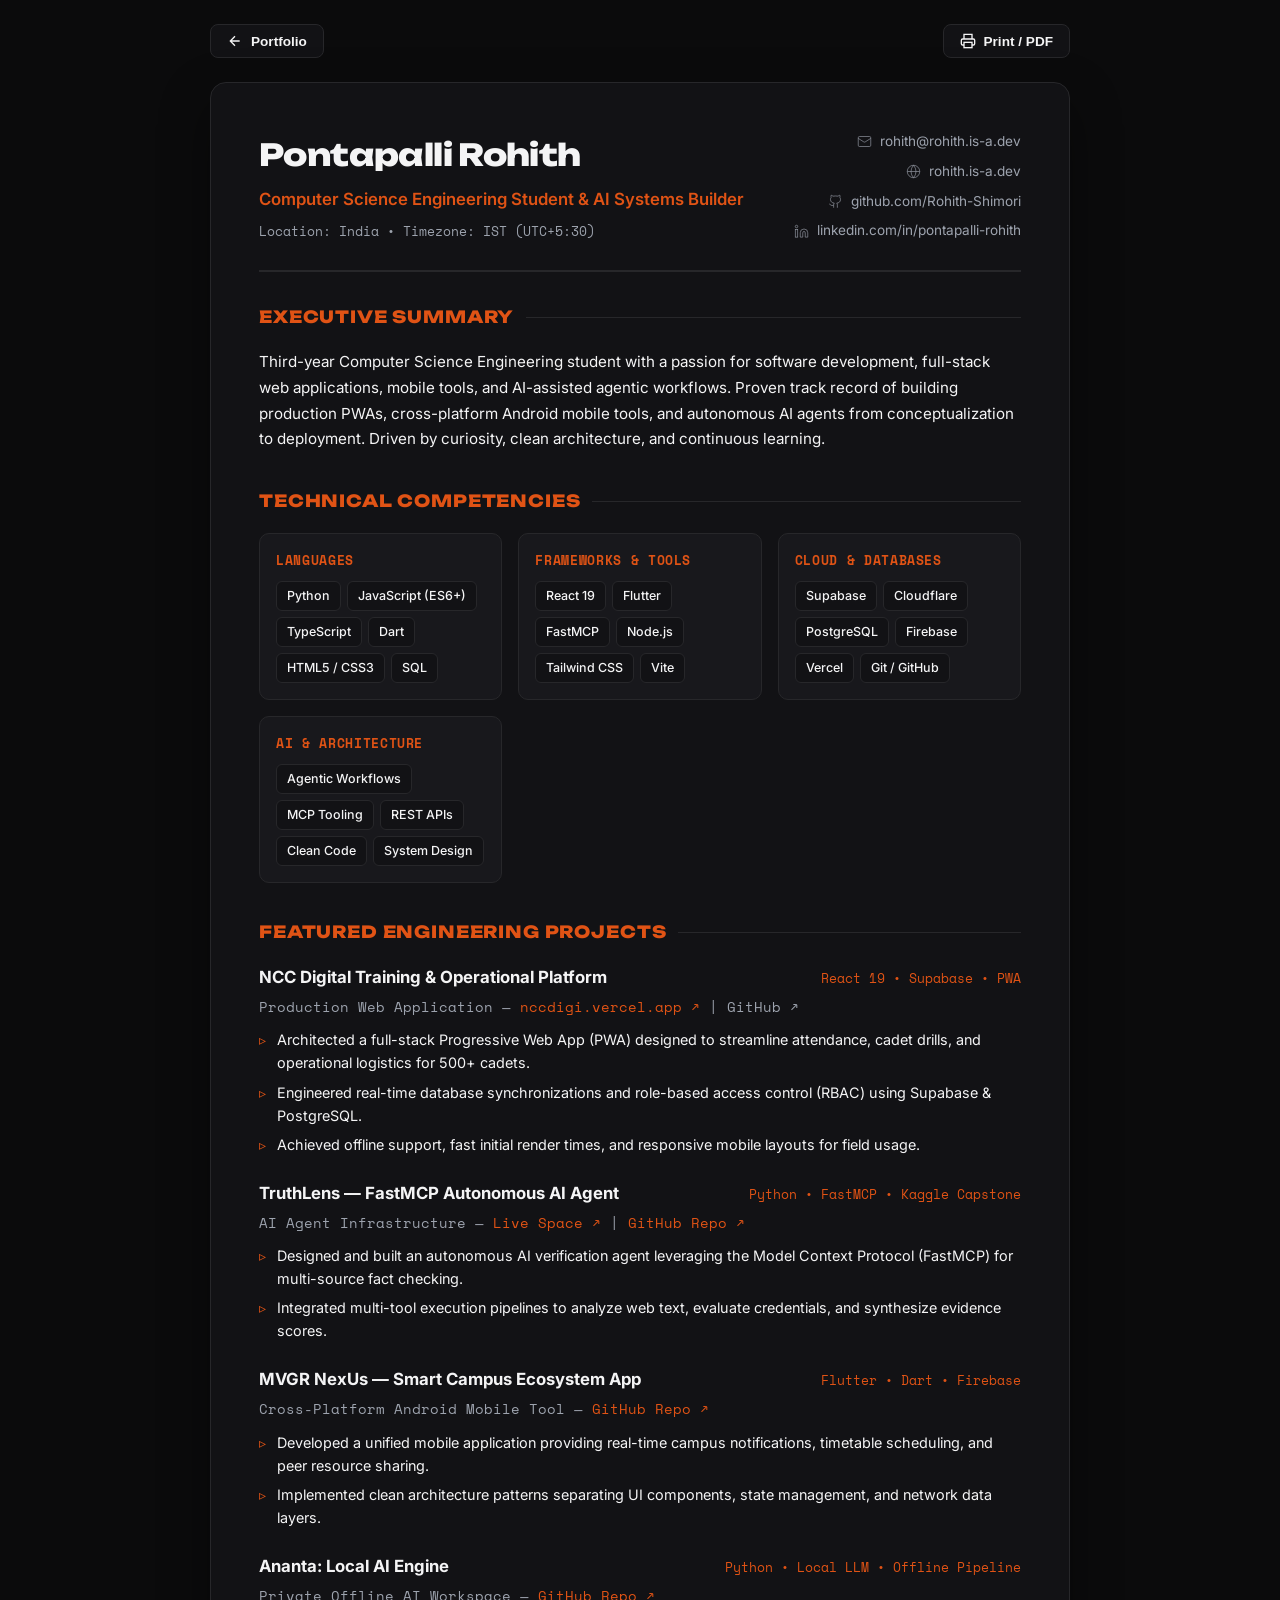
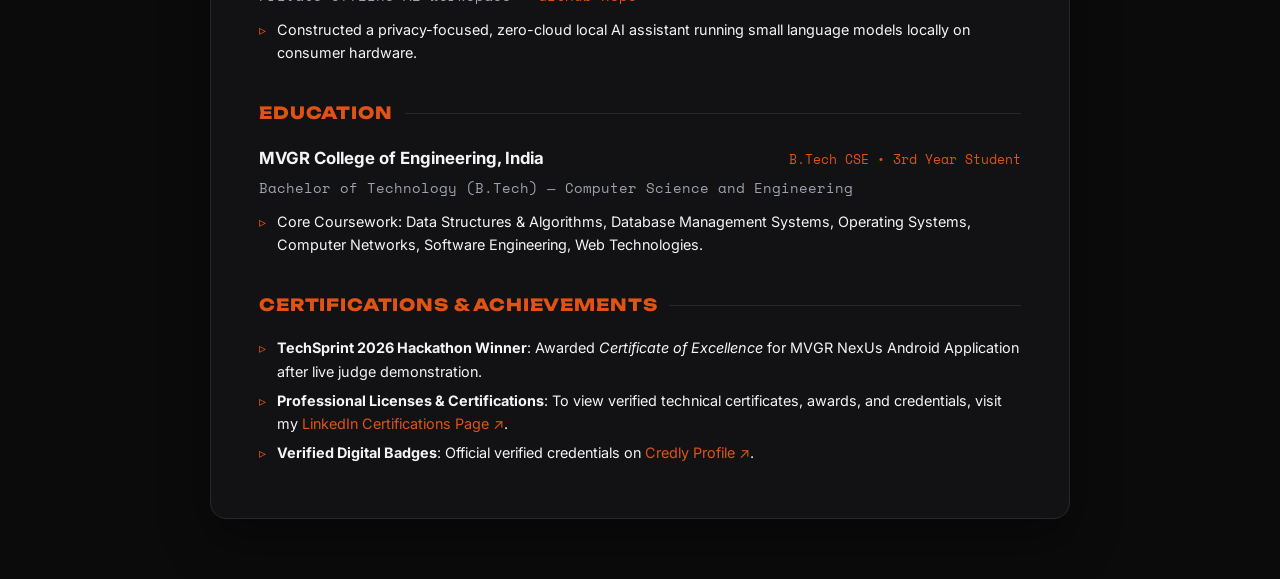
==== cv.html @ ce4e7c8d "revert(theme): completely remove light theme and enforce signature dark mode" ====
<!DOCTYPE html>
<html lang="en">
<head>
<meta charset="UTF-8">
<meta name="viewport" content="width=device-width, initial-scale=1.0">
<title>Pontapalli Rohith — Curriculum Vitae (CV)</title>
<meta name="description" content="Official Curriculum Vitae of Pontapalli Rohith. Computer Science Engineering Student & AI Systems Builder.">
<meta name="author" content="Pontapalli Rohith">
<link rel="canonical" href="https://rohith.is-a.dev/cv.html">

<!-- Favicons & Fonts -->
<link rel="icon" type="image/png" sizes="192x192" href="https://rohith.is-a.dev/mascot_wave.png">
<link rel="preconnect" href="https://fonts.googleapis.com">
<link rel="preconnect" href="https://fonts.gstatic.com" crossorigin>
<link href="https://fonts.googleapis.com/css2?family=Inter:wght@400;500;600;700;800&family=Space+Mono:wght@400;700&family=Unbounded:wght@700;800&display=swap" rel="stylesheet">

<style>
  :root {
    --bg-dark: #0B0B0C;
    --surface-1: #121215;
    --surface-2: #18181C;
    --paper: #F4F4F5;
    --accent: #E05315;
    --accent-light: #FF6B2C;
    --text-muted: #9DA3AE;
    --border: #27272A;
    --mono: 'Space Mono', monospace;
    --display: 'Unbounded', sans-serif;
    --sans: 'Inter', sans-serif;
  }

  body.light-theme {
    --bg-dark: #F4F4F7;
    --surface-1: #FFFFFF;
    --surface-2: #F0F0F4;
    --paper: #121215;
    --text-muted: #64748B;
    --border: #E2E8F0;
  }

  * { box-sizing: border-box; margin: 0; padding: 0; }

  body {
    background: var(--bg-dark);
    color: var(--paper);
    font-family: var(--sans);
    line-height: 1.6;
    padding: 24px 16px 60px;
    display: flex;
    flex-direction: column;
    align-items: center;
    transition: background 0.3s ease, color 0.3s ease;
  }

  /* Top Toolbar */
  .cv-toolbar {
    width: 100%;
    max-width: 860px;
    display: flex;
    justify-content: space-between;
    align-items: center;
    margin-bottom: 24px;
    gap: 12px;
  }

  .nav-btn {
    display: inline-flex;
    align-items: center;
    gap: 8px;
    padding: 8px 16px;
    background: var(--surface-1);
    border: 1px solid var(--border);
    border-radius: 8px;
    color: var(--paper);
    font-size: 0.85rem;
    font-weight: 600;
    text-decoration: none;
    cursor: pointer;
    transition: all 0.2s ease;
  }

  .nav-btn:hover {
    border-color: var(--accent);
    color: var(--accent);
    transform: translateY(-1px);
  }

  .nav-actions {
    display: flex;
    gap: 8px;
  }

  /* Main Paper Container */
  .cv-paper {
    width: 100%;
    max-width: 860px;
    background: var(--surface-1);
    border: 1px solid var(--border);
    border-radius: 16px;
    padding: 48px;
    box-shadow: 0 20px 50px rgba(0,0,0,0.4);
    position: relative;
  }

  /* Header Section */
  .cv-header {
    display: flex;
    justify-content: space-between;
    align-items: flex-start;
    border-bottom: 2px solid var(--border);
    padding-bottom: 28px;
    margin-bottom: 32px;
    flex-wrap: wrap;
    gap: 20px;
  }

  .header-main h1 {
    font-family: var(--display);
    font-size: 1.9rem;
    font-weight: 800;
    color: var(--paper);
    letter-spacing: -0.02em;
    margin-bottom: 6px;
  }

  .header-main .subtitle {
    font-size: 1.05rem;
    font-weight: 600;
    color: var(--accent);
    margin-bottom: 8px;
  }

  .header-main .meta {
    font-family: var(--mono);
    font-size: 0.82rem;
    color: var(--text-muted);
  }

  .contact-list {
    display: flex;
    flex-direction: column;
    gap: 8px;
    align-items: flex-end;
  }

  .contact-item {
    display: inline-flex;
    align-items: center;
    gap: 8px;
    font-size: 0.85rem;
    color: var(--text-muted);
    text-decoration: none;
    transition: color 0.2s ease;
  }

  .contact-item:hover { color: var(--accent); }

  .contact-item svg {
    width: 15px;
    height: 15px;
    stroke: currentColor;
    fill: none;
  }

  /* Section Styling */
  .cv-section {
    margin-bottom: 36px;
  }

  .cv-section:last-child {
    margin-bottom: 0;
  }

  .section-title {
    font-family: var(--display);
    font-size: 1.05rem;
    font-weight: 800;
    color: var(--accent);
    text-transform: uppercase;
    letter-spacing: 0.05em;
    display: flex;
    align-items: center;
    gap: 12px;
    margin-bottom: 18px;
  }

  .section-title::after {
    content: '';
    flex: 1;
    height: 1px;
    background: var(--border);
  }

  .summary-text {
    font-size: 0.95rem;
    color: var(--paper);
    line-height: 1.7;
  }

  /* Grid Layouts */
  .skills-grid {
    display: grid;
    grid-template-columns: repeat(auto-fit, minmax(240px, 1fr));
    gap: 16px;
  }

  .skill-card {
    background: var(--surface-2);
    border: 1px solid var(--border);
    border-radius: 10px;
    padding: 16px;
  }

  .skill-card h4 {
    font-family: var(--mono);
    font-size: 0.82rem;
    color: var(--accent);
    text-transform: uppercase;
    letter-spacing: 0.05em;
    margin-bottom: 10px;
  }

  .skill-pills {
    display: flex;
    flex-wrap: wrap;
    gap: 6px;
  }

  .pill {
    font-size: 0.78rem;
    background: var(--surface-1);
    border: 1px solid var(--border);
    color: var(--paper);
    padding: 4px 10px;
    border-radius: 6px;
    font-weight: 500;
  }

  /* Experience / Project Entry */
  .entry {
    margin-bottom: 24px;
  }

  .entry:last-child { margin-bottom: 0; }

  .entry-header {
    display: flex;
    justify-content: space-between;
    align-items: baseline;
    margin-bottom: 6px;
    flex-wrap: wrap;
    gap: 8px;
  }

  .entry-title {
    font-size: 1.05rem;
    font-weight: 700;
    color: var(--paper);
  }

  .entry-date {
    font-family: var(--mono);
    font-size: 0.8rem;
    color: var(--accent);
  }

  .entry-sub {
    font-family: var(--mono);
    font-size: 0.85rem;
    color: var(--text-muted);
    margin-bottom: 10px;
  }

  .entry-bullets {
    list-style: none;
    padding-left: 0;
  }

  .entry-bullets li {
    position: relative;
    padding-left: 18px;
    font-size: 0.9rem;
    color: var(--paper);
    margin-bottom: 6px;
  }

  .entry-bullets li::before {
    content: '▹';
    position: absolute;
    left: 0;
    color: var(--accent);
  }

  /* Print Styles */
  @media print {
    body {
      background: #FFFFFF !important;
      color: #000000 !important;
      padding: 0 !important;
    }
    .cv-toolbar { display: none !important; }
    .cv-paper {
      border: none !important;
      box-shadow: none !important;
      padding: 0 !important;
      max-width: 100% !important;
      background: #FFFFFF !important;
    }
    .cv-section, .entry {
      page-break-inside: avoid !important;
    }
    .header-main h1 { color: #000000 !important; }
    .section-title, .header-main .subtitle, .entry-date, .skill-card h4 { color: #D94600 !important; }
    .skill-card { background: #F8FAFC !important; border: 1px solid #E2E8F0 !important; }
    .pill { background: #FFFFFF !important; border: 1px solid #CBD5E1 !important; color: #000000 !important; }
    .entry-bullets li { color: #1E293B !important; }
  }

  @media (max-width: 640px) {
    .cv-paper { padding: 24px 20px; }
    .cv-header { flex-direction: column; align-items: flex-start; }
    .contact-list { align-items: flex-start; }
  }
</style>
</head>
<body>

  <!-- Top Action Toolbar -->
  <div class="cv-toolbar">
    <button onclick="returnToPortfolio()" class="nav-btn">
      <svg width="16" height="16" viewBox="0 0 24 24" fill="none" stroke="currentColor" stroke-width="2"><path d="M19 12H5M12 19l-7-7 7-7"/></svg>
      Portfolio
    </button>
    <div class="nav-actions">
      <button class="nav-btn" onclick="window.print()">
        <svg width="16" height="16" viewBox="0 0 24 24" fill="none" stroke="currentColor" stroke-width="2"><polyline points="6 9 6 2 18 2 18 9"/><path d="M6 18H4a2 2 0 0 1-2-2v-5a2 2 0 0 1 2-2h16a2 2 0 0 1 2 2v5a2 2 0 0 1-2 2h-2"/><rect x="6" y="14" width="12" height="8"/></svg>
        Print / PDF
      </button>
    </div>
  </div>

  <!-- Main CV Paper -->
  <main class="cv-paper">
    
    <!-- Header -->
    <header class="cv-header">
      <div class="header-main">
        <h1>Pontapalli Rohith</h1>
        <div class="subtitle">Computer Science Engineering Student & AI Systems Builder</div>
        <div class="meta">Location: India • Timezone: IST (UTC+5:30)</div>
      </div>
      <div class="contact-list">
        <a href="mailto:rohith@rohith.is-a.dev" class="contact-item">
          <svg viewBox="0 0 24 24"><rect x="2" y="4" width="20" height="16" rx="2"/><path d="m22 7-8.97 5.7a1.94 1.94 0 0 1-2.06 0L2 7"/></svg>
          rohith@rohith.is-a.dev
        </a>
        <a href="https://rohith.is-a.dev/" class="contact-item" target="_blank">
          <svg viewBox="0 0 24 24"><circle cx="12" cy="12" r="10"/><path d="M2 12h20M12 2a15.3 15.3 0 0 1 4 10 15.3 15.3 0 0 1-4 10 15.3 15.3 0 0 1-4-10 15.3 15.3 0 0 1 4-10z"/></svg>
          rohith.is-a.dev
        </a>
        <a href="https://github.com/Rohith-Shimori" class="contact-item" target="_blank">
          <svg viewBox="0 0 24 24"><path d="M15 22v-4a4.8 4.8 0 0 0-1-3.5c3 0 6-2 6-5.5.08-1.25-.27-2.48-1-3.5.28-1.15.28-2.35 0-3.5 0 0-1 0-3 1.5-2.64-.5-5.36-.5-8 0C6 2 5 2 5 2c-.3 1.15-.3 2.35 0 3.5A5.403 5.403 0 0 0 4 9c0 3.5 3 5.5 6 5.5-.39.49-.68 1.05-.85 1.65-.17.6-.22 1.23-.15 1.85v4"/><path d="M9 18c-4.51 2-5-2-7-2"/></svg>
          github.com/Rohith-Shimori
        </a>
        <a href="https://in.linkedin.com/in/pontapalli-rohith" class="contact-item" target="_blank">
          <svg viewBox="0 0 24 24"><path d="M16 8a6 6 0 0 1 6 6v7h-4v-7a2 2 0 0 0-2-2 2 2 0 0 0-2 2v7h-4v-7a6 6 0 0 1 6-6z"/><rect x="2" y="9" width="4" height="12"/><circle cx="4" cy="4" r="2"/></svg>
          linkedin.com/in/pontapalli-rohith
        </a>
      </div>
    </header>

    <!-- Executive Summary -->
    <section class="cv-section">
      <h3 class="section-title">Executive Summary</h3>
      <p class="summary-text">
        Third-year Computer Science Engineering student with a passion for software development, full-stack web applications, mobile tools, and AI-assisted agentic workflows. Proven track record of building production PWAs, cross-platform Android mobile tools, and autonomous AI agents from conceptualization to deployment. Driven by curiosity, clean architecture, and continuous learning.
      </p>
    </section>

    <!-- Core Competencies -->
    <section class="cv-section">
      <h3 class="section-title">Technical Competencies</h3>
      <div class="skills-grid">
        <div class="skill-card">
          <h4>Languages</h4>
          <div class="skill-pills">
            <span class="pill">Python</span>
            <span class="pill">JavaScript (ES6+)</span>
            <span class="pill">TypeScript</span>
            <span class="pill">Dart</span>
            <span class="pill">HTML5 / CSS3</span>
            <span class="pill">SQL</span>
          </div>
        </div>
        <div class="skill-card">
          <h4>Frameworks & Tools</h4>
          <div class="skill-pills">
            <span class="pill">React 19</span>
            <span class="pill">Flutter</span>
            <span class="pill">FastMCP</span>
            <span class="pill">Node.js</span>
            <span class="pill">Tailwind CSS</span>
            <span class="pill">Vite</span>
          </div>
        </div>
        <div class="skill-card">
          <h4>Cloud & Databases</h4>
          <div class="skill-pills">
            <span class="pill">Supabase</span>
            <span class="pill">Cloudflare</span>
            <span class="pill">PostgreSQL</span>
            <span class="pill">Firebase</span>
            <span class="pill">Vercel</span>
            <span class="pill">Git / GitHub</span>
          </div>
        </div>
        <div class="skill-card">
          <h4>AI & Architecture</h4>
          <div class="skill-pills">
            <span class="pill">Agentic Workflows</span>
            <span class="pill">MCP Tooling</span>
            <span class="pill">REST APIs</span>
            <span class="pill">Clean Code</span>
            <span class="pill">System Design</span>
          </div>
        </div>
      </div>
    </section>

    <!-- Flagship Projects -->
    <section class="cv-section">
      <h3 class="section-title">Featured Engineering Projects</h3>
      
      <div class="entry">
        <div class="entry-header">
          <span class="entry-title">NCC Digital Training & Operational Platform</span>
          <span class="entry-date">React 19 • Supabase • PWA</span>
        </div>
        <div class="entry-sub">Production Web Application — <a href="https://nccdigi.vercel.app" target="_blank" style="color: var(--accent); text-decoration: none;">nccdigi.vercel.app ↗</a> | <a href="https://github.com/Rohith-Shimori" target="_blank" style="color: var(--text-muted); text-decoration: none;">GitHub ↗</a></div>
        <ul class="entry-bullets">
          <li>Architected a full-stack Progressive Web App (PWA) designed to streamline attendance, cadet drills, and operational logistics for 500+ cadets.</li>
          <li>Engineered real-time database synchronizations and role-based access control (RBAC) using Supabase & PostgreSQL.</li>
          <li>Achieved offline support, fast initial render times, and responsive mobile layouts for field usage.</li>
        </ul>
      </div>

      <div class="entry">
        <div class="entry-header">
          <span class="entry-title">TruthLens — FastMCP Autonomous AI Agent</span>
          <span class="entry-date">Python • FastMCP • Kaggle Capstone</span>
        </div>
        <div class="entry-sub">AI Agent Infrastructure — <a href="https://huggingface.co/spaces/Rohith-Shimori/TruthLens-AI-Agent" target="_blank" style="color: var(--accent); text-decoration: none;">Live Space ↗</a> | <a href="https://github.com/Rohith-Shimori/TruthLens-AI-Agent" target="_blank" style="color: var(--accent); text-decoration: none;">GitHub Repo ↗</a></div>
        <ul class="entry-bullets">
          <li>Designed and built an autonomous AI verification agent leveraging the Model Context Protocol (FastMCP) for multi-source fact checking.</li>
          <li>Integrated multi-tool execution pipelines to analyze web text, evaluate credentials, and synthesize evidence scores.</li>
        </ul>
      </div>

      <div class="entry">
        <div class="entry-header">
          <span class="entry-title">MVGR NexUs — Smart Campus Ecosystem App</span>
          <span class="entry-date">Flutter • Dart • Firebase</span>
        </div>
        <div class="entry-sub">Cross-Platform Android Mobile Tool — <a href="https://github.com/Rohith-Shimori/MVGR-NexUs" target="_blank" style="color: var(--accent); text-decoration: none;">GitHub Repo ↗</a></div>
        <ul class="entry-bullets">
          <li>Developed a unified mobile application providing real-time campus notifications, timetable scheduling, and peer resource sharing.</li>
          <li>Implemented clean architecture patterns separating UI components, state management, and network data layers.</li>
        </ul>
      </div>

      <div class="entry">
        <div class="entry-header">
          <span class="entry-title">Ananta: Local AI Engine</span>
          <span class="entry-date">Python • Local LLM • Offline Pipeline</span>
        </div>
        <div class="entry-sub">Private Offline AI Workspace — <a href="https://github.com/Rohith-Shimori/Ananta_Rebirth" target="_blank" style="color: var(--accent); text-decoration: none;">GitHub Repo ↗</a></div>
        <ul class="entry-bullets">
          <li>Constructed a privacy-focused, zero-cloud local AI assistant running small language models locally on consumer hardware.</li>
        </ul>
      </div>
    </section>

    <!-- Education -->
    <section class="cv-section">
      <h3 class="section-title">Education</h3>
      <div class="entry">
        <div class="entry-header">
          <span class="entry-title">MVGR College of Engineering, India</span>
          <span class="entry-date">B.Tech CSE • 3rd Year Student</span>
        </div>
        <div class="entry-sub">Bachelor of Technology (B.Tech) — Computer Science and Engineering</div>
        <ul class="entry-bullets">
          <li>Core Coursework: Data Structures & Algorithms, Database Management Systems, Operating Systems, Computer Networks, Software Engineering, Web Technologies.</li>
        </ul>
      </div>
    </section>

    <!-- Certifications & Achievements -->
    <section class="cv-section">
      <h3 class="section-title">Certifications & Achievements</h3>
      <ul class="entry-bullets">
        <li><strong>TechSprint 2026 Hackathon Winner</strong>: Awarded <em>Certificate of Excellence</em> for MVGR NexUs Android Application after live judge demonstration.</li>
        <li><strong>Professional Licenses & Certifications</strong>: To view verified technical certificates, awards, and credentials, visit my <a href="https://in.linkedin.com/in/pontapalli-rohith/details/certifications/" target="_blank" style="color: var(--accent); text-decoration: none;">LinkedIn Certifications Page ↗</a>.</li>
        <li><strong>Verified Digital Badges</strong>: Official verified credentials on <a href="https://www.credly.com/users/rohith-pontapalli" target="_blank" style="color: var(--accent); text-decoration: none;">Credly Profile ↗</a>.</li>
      </ul>
    </section>

  </main>

  <script>
    function returnToPortfolio() {
      if (window.opener && !window.opener.closed) {
        try {
          window.opener.focus();
          window.close();
          return;
        } catch (e) {}
      }
      window.location.href = 'https://rohith.is-a.dev/';
    }
  </script>

</body>
</html>
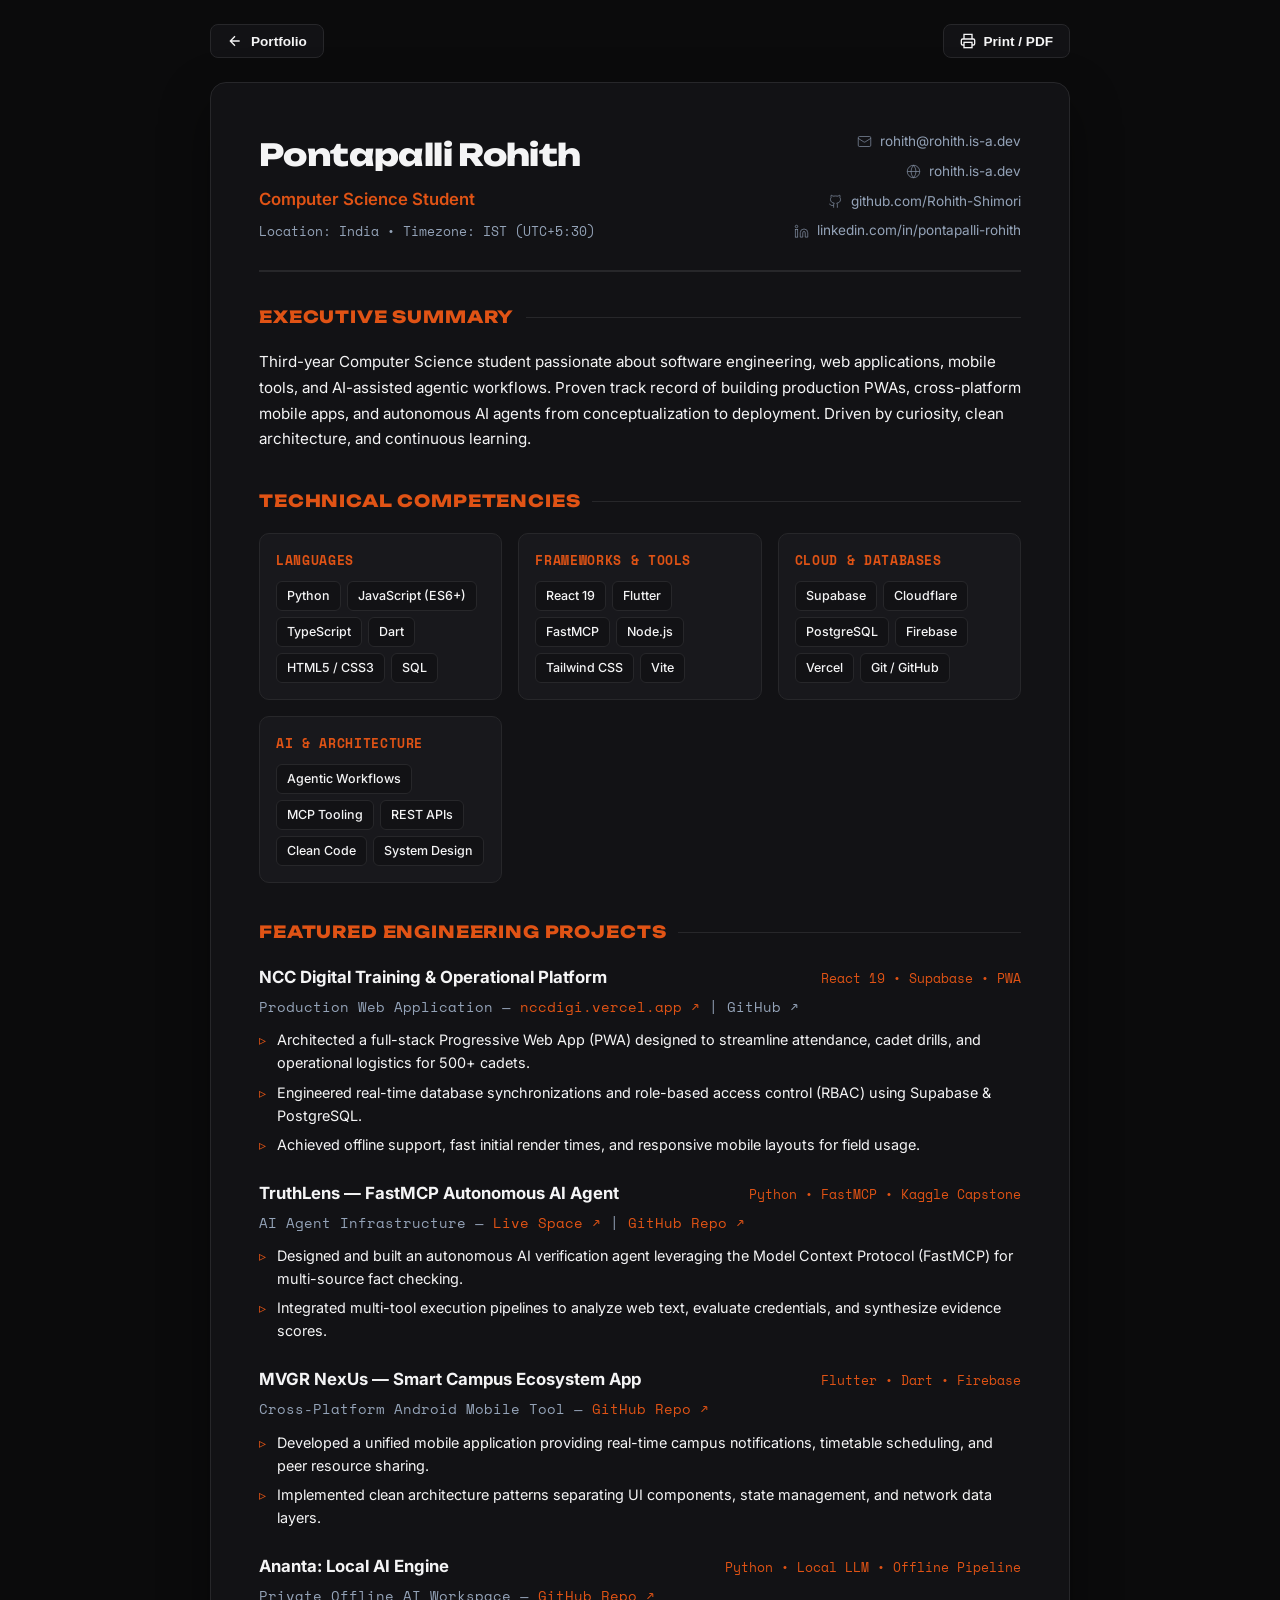
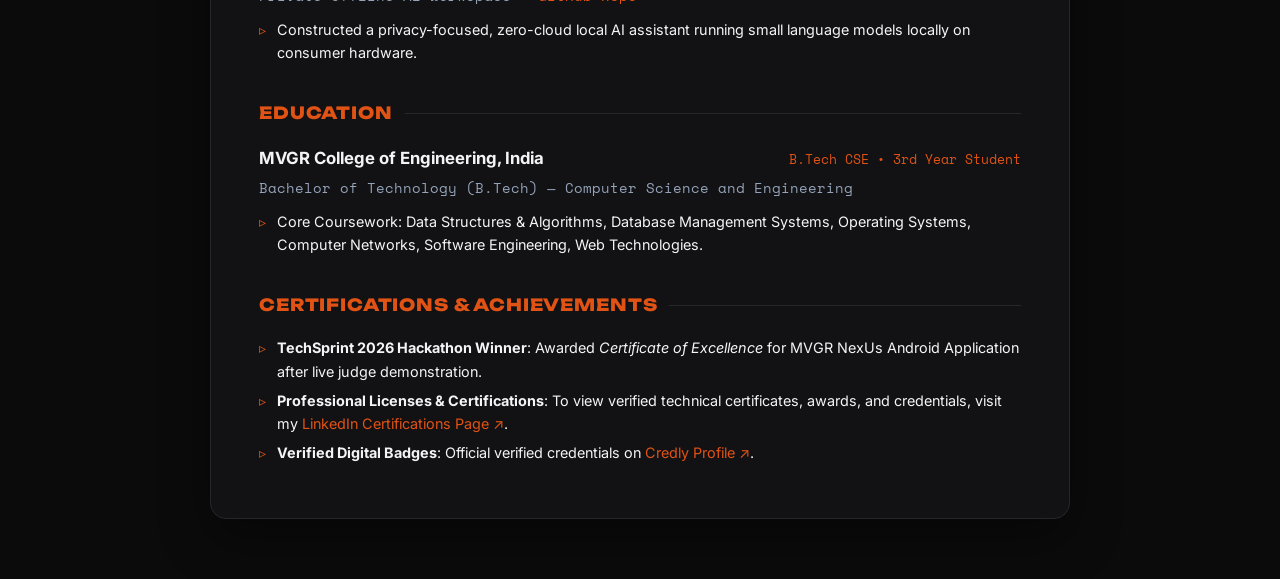
==== commit 6e95d5d1: "feat(portfolio): complete vNext portfolio upgrade with story-first narratives, WCAG accessibility, a" ====
--- a/cv.html
+++ b/cv.html
@@ -4,7 +4,7 @@
 <meta charset="UTF-8">
 <meta name="viewport" content="width=device-width, initial-scale=1.0">
 <title>Pontapalli Rohith — Curriculum Vitae (CV)</title>
-<meta name="description" content="Official Curriculum Vitae of Pontapalli Rohith. Computer Science Engineering Student & AI Systems Builder.">
+<meta name="description" content="Official Curriculum Vitae of Pontapalli Rohith, a Computer Science student documenting software projects, AI experiments, and engineering lessons.">
 <meta name="author" content="Pontapalli Rohith">
 <link rel="canonical" href="https://rohith.is-a.dev/cv.html">
 
@@ -22,7 +22,7 @@
     --paper: #F4F4F5;
     --accent: #E05315;
     --accent-light: #FF6B2C;
-    --text-muted: #9DA3AE;
+    --text-muted: #94A3B8;
     --border: #27272A;
     --mono: 'Space Mono', monospace;
     --display: 'Unbounded', sans-serif;
@@ -346,7 +346,7 @@
     <header class="cv-header">
       <div class="header-main">
         <h1>Pontapalli Rohith</h1>
-        <div class="subtitle">Computer Science Engineering Student & AI Systems Builder</div>
+        <div class="subtitle">Computer Science Student</div>
         <div class="meta">Location: India • Timezone: IST (UTC+5:30)</div>
       </div>
       <div class="contact-list">
@@ -373,7 +373,7 @@
     <section class="cv-section">
       <h3 class="section-title">Executive Summary</h3>
       <p class="summary-text">
-        Third-year Computer Science Engineering student with a passion for software development, full-stack web applications, mobile tools, and AI-assisted agentic workflows. Proven track record of building production PWAs, cross-platform Android mobile tools, and autonomous AI agents from conceptualization to deployment. Driven by curiosity, clean architecture, and continuous learning.
+        Third-year Computer Science student passionate about software engineering, web applications, mobile tools, and AI-assisted agentic workflows. Proven track record of building production PWAs, cross-platform mobile apps, and autonomous AI agents from conceptualization to deployment. Driven by curiosity, clean architecture, and continuous learning.
       </p>
     </section>
 
@@ -519,6 +519,8 @@
       window.location.href = 'https://rohith.is-a.dev/';
     }
   </script>
-
+  <!-- Cloudflare Web Analytics -->
+  <script type='module' src='https://static.cloudflareinsights.com/beacon.min.js' data-cf-beacon='{"token": "46a4f5c293a143d29c584cf099ada63a"}'></script>
+  <!-- End Cloudflare Web Analytics -->
 </body>
 </html>
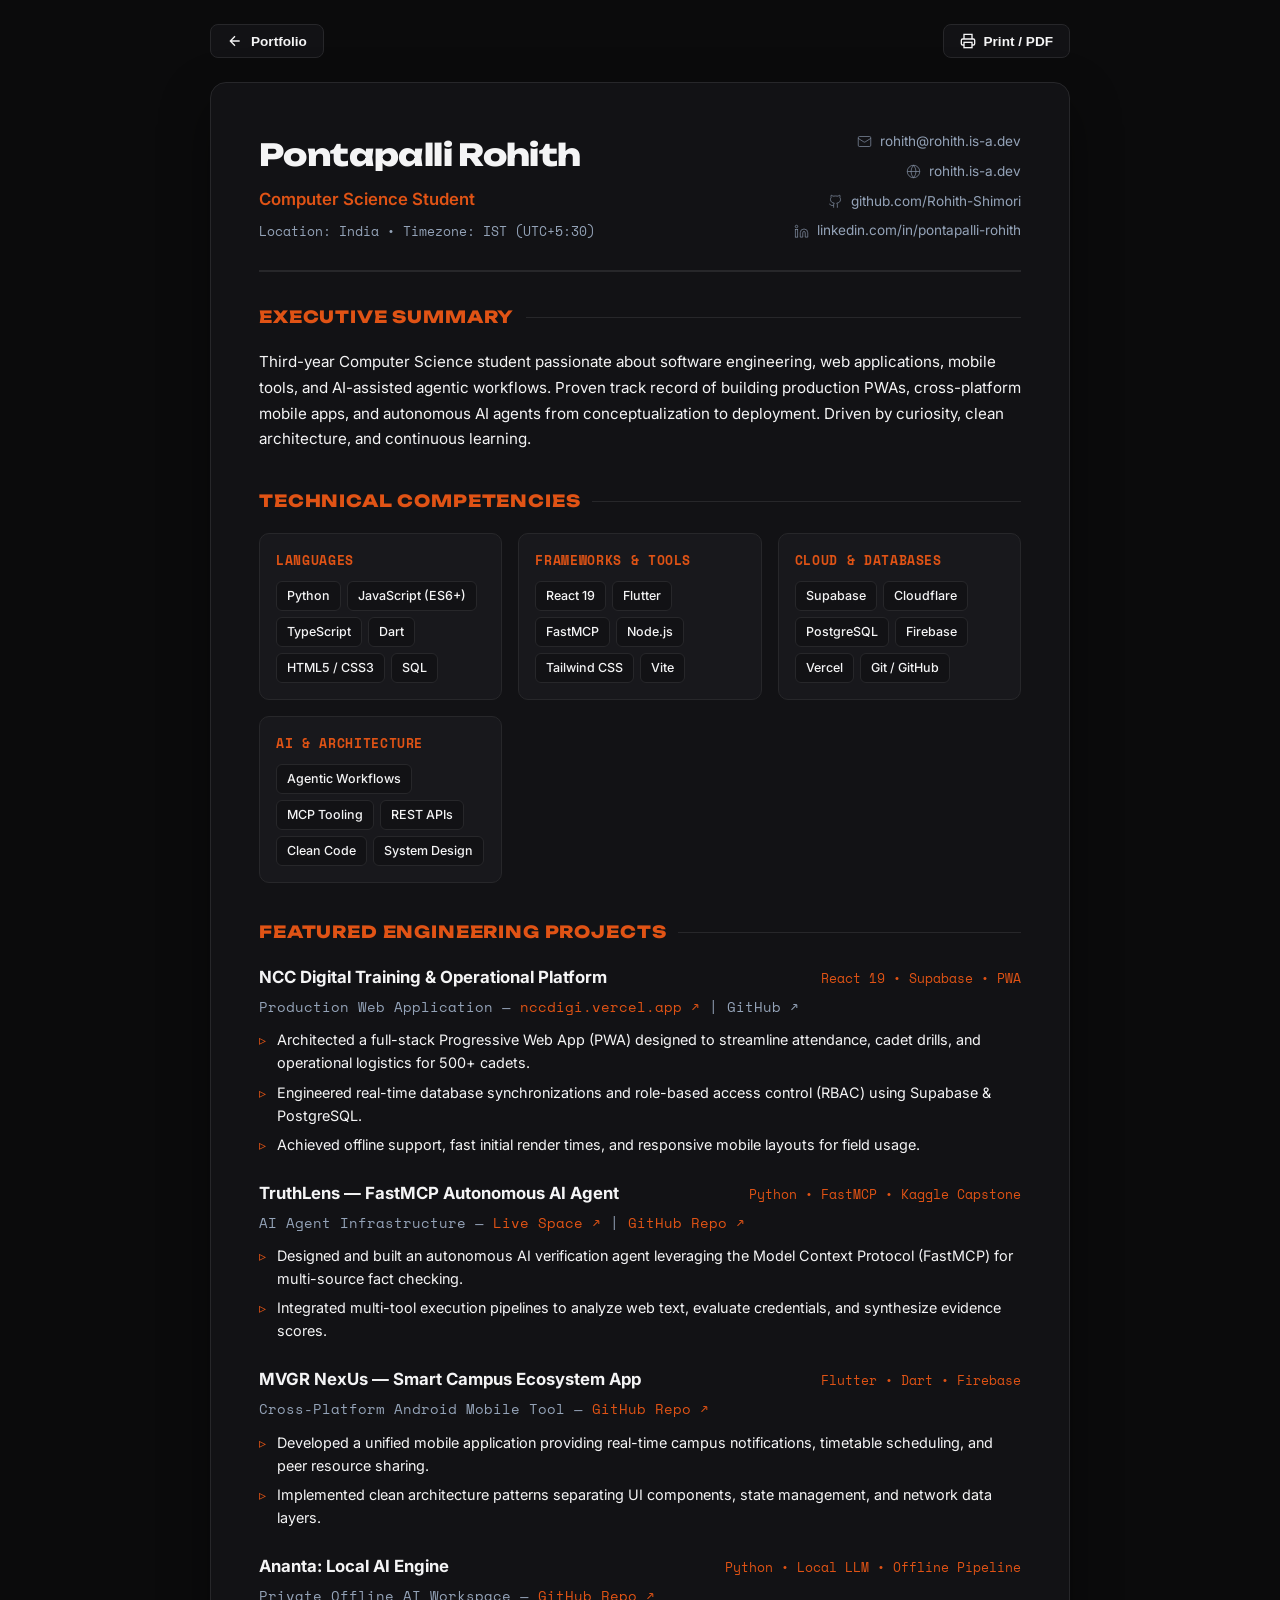
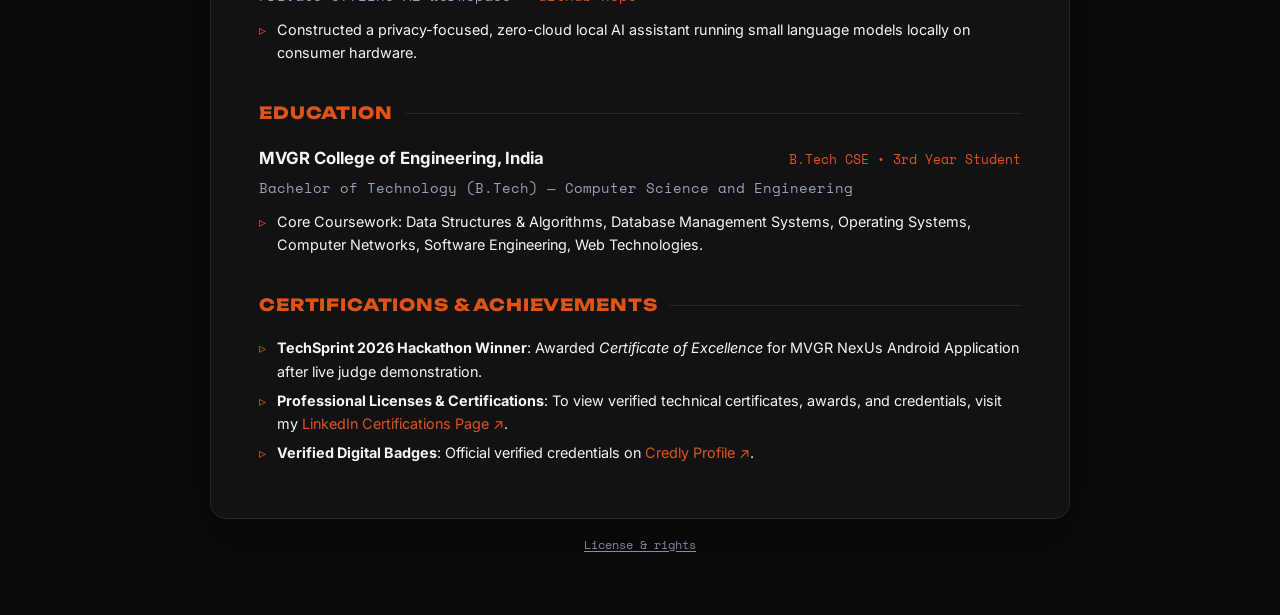
==== commit 4677d4f2: "feat: improve SEO metadata and add split licensing policy Co-authored-by: Rohith-Shimori <228351330+" ====
--- a/cv.html
+++ b/cv.html
@@ -1,18 +1,64 @@
 <!DOCTYPE html>
 <html lang="en">
+<!-- SPDX-License-Identifier: GPL-3.0-or-later -->
 <head>
 <meta charset="UTF-8">
 <meta name="viewport" content="width=device-width, initial-scale=1.0">
-<title>Pontapalli Rohith — Curriculum Vitae (CV)</title>
-<meta name="description" content="Official Curriculum Vitae of Pontapalli Rohith, a Computer Science student documenting software projects, AI experiments, and engineering lessons.">
+<title>Pontapalli Rohith | Curriculum Vitae (CV)</title>
+<meta name="description" content="Curriculum Vitae of Pontapalli Rohith, featuring software engineering projects, technical capabilities, education, and verified profile links.">
 <meta name="author" content="Pontapalli Rohith">
+<meta name="robots" content="index,follow,max-image-preview:large">
 <link rel="canonical" href="https://rohith.is-a.dev/cv.html">
+<meta property="og:type" content="profile">
+<meta property="og:url" content="https://rohith.is-a.dev/cv.html">
+<meta property="og:title" content="Pontapalli Rohith | Curriculum Vitae (CV)">
+<meta property="og:description" content="Curriculum Vitae of Pontapalli Rohith, featuring software engineering projects, technical capabilities, education, and verified profile links.">
+<meta property="og:image" content="https://rohith.is-a.dev/mascot_wave.png">
+<meta property="og:image:alt" content="Pontapalli Rohith mascot illustration">
+<meta property="og:image:type" content="image/png">
+<meta property="og:site_name" content="Pontapalli Rohith">
+<meta name="twitter:card" content="summary_large_image">
+<meta name="twitter:title" content="Pontapalli Rohith | Curriculum Vitae (CV)">
+<meta name="twitter:description" content="Curriculum Vitae of Pontapalli Rohith, featuring software engineering projects, technical capabilities, education, and verified profile links.">
+<meta name="twitter:image" content="https://rohith.is-a.dev/mascot_wave.png">
+<meta name="twitter:image:alt" content="Pontapalli Rohith mascot illustration">
+<meta name="twitter:url" content="https://rohith.is-a.dev/cv.html">
+<meta name="theme-color" content="#121215">
 
 <!-- Favicons & Fonts -->
-<link rel="icon" type="image/png" sizes="192x192" href="https://rohith.is-a.dev/mascot_wave.png">
+<link rel="shortcut icon" href="https://rohith.is-a.dev/favicon.ico">
+<link rel="icon" type="image/x-icon" href="https://rohith.is-a.dev/favicon.ico">
+<link rel="icon" type="image/png" sizes="48x48" href="https://rohith.is-a.dev/favicon-48x48.png">
+<link rel="icon" type="image/png" sizes="192x192" href="https://rohith.is-a.dev/favicon-192x192.png">
+<link rel="apple-touch-icon" sizes="180x180" href="https://rohith.is-a.dev/favicon-192x192.png">
 <link rel="preconnect" href="https://fonts.googleapis.com">
 <link rel="preconnect" href="https://fonts.gstatic.com" crossorigin>
 <link href="https://fonts.googleapis.com/css2?family=Inter:wght@400;500;600;700;800&family=Space+Mono:wght@400;700&family=Unbounded:wght@700;800&display=swap" rel="stylesheet">
+<script type="application/ld+json">
+{
+  "@context": "https://schema.org",
+  "@type": "ProfilePage",
+  "url": "https://rohith.is-a.dev/cv.html",
+  "name": "Pontapalli Rohith Curriculum Vitae",
+  "description": "Curriculum Vitae of Pontapalli Rohith with projects, skills, education, and achievements.",
+  "isPartOf": {
+    "@type": "WebSite",
+    "url": "https://rohith.is-a.dev/"
+  },
+  "mainEntity": {
+    "@type": "Person",
+    "name": "Pontapalli Rohith",
+    "jobTitle": "Computer Science Student",
+    "url": "https://rohith.is-a.dev/",
+    "sameAs": [
+      "https://github.com/Rohith-Shimori",
+      "https://in.linkedin.com/in/pontapalli-rohith",
+      "https://www.credly.com/users/rohith-pontapalli"
+    ]
+  },
+  "inLanguage": "en"
+}
+</script>
 
 <style>
   :root {
@@ -354,15 +400,15 @@
           <svg viewBox="0 0 24 24"><rect x="2" y="4" width="20" height="16" rx="2"/><path d="m22 7-8.97 5.7a1.94 1.94 0 0 1-2.06 0L2 7"/></svg>
           rohith@rohith.is-a.dev
         </a>
-        <a href="https://rohith.is-a.dev/" class="contact-item" target="_blank">
+        <a href="https://rohith.is-a.dev/" class="contact-item" target="_blank" rel="noopener noreferrer">
           <svg viewBox="0 0 24 24"><circle cx="12" cy="12" r="10"/><path d="M2 12h20M12 2a15.3 15.3 0 0 1 4 10 15.3 15.3 0 0 1-4 10 15.3 15.3 0 0 1-4-10 15.3 15.3 0 0 1 4-10z"/></svg>
           rohith.is-a.dev
         </a>
-        <a href="https://github.com/Rohith-Shimori" class="contact-item" target="_blank">
+        <a href="https://github.com/Rohith-Shimori" class="contact-item" target="_blank" rel="noopener noreferrer">
           <svg viewBox="0 0 24 24"><path d="M15 22v-4a4.8 4.8 0 0 0-1-3.5c3 0 6-2 6-5.5.08-1.25-.27-2.48-1-3.5.28-1.15.28-2.35 0-3.5 0 0-1 0-3 1.5-2.64-.5-5.36-.5-8 0C6 2 5 2 5 2c-.3 1.15-.3 2.35 0 3.5A5.403 5.403 0 0 0 4 9c0 3.5 3 5.5 6 5.5-.39.49-.68 1.05-.85 1.65-.17.6-.22 1.23-.15 1.85v4"/><path d="M9 18c-4.51 2-5-2-7-2"/></svg>
           github.com/Rohith-Shimori
         </a>
-        <a href="https://in.linkedin.com/in/pontapalli-rohith" class="contact-item" target="_blank">
+        <a href="https://in.linkedin.com/in/pontapalli-rohith" class="contact-item" target="_blank" rel="noopener noreferrer">
           <svg viewBox="0 0 24 24"><path d="M16 8a6 6 0 0 1 6 6v7h-4v-7a2 2 0 0 0-2-2 2 2 0 0 0-2 2v7h-4v-7a6 6 0 0 1 6-6z"/><rect x="2" y="9" width="4" height="12"/><circle cx="4" cy="4" r="2"/></svg>
           linkedin.com/in/pontapalli-rohith
         </a>
@@ -436,7 +482,7 @@
           <span class="entry-title">NCC Digital Training & Operational Platform</span>
           <span class="entry-date">React 19 • Supabase • PWA</span>
         </div>
-        <div class="entry-sub">Production Web Application — <a href="https://nccdigi.vercel.app" target="_blank" style="color: var(--accent); text-decoration: none;">nccdigi.vercel.app ↗</a> | <a href="https://github.com/Rohith-Shimori" target="_blank" style="color: var(--text-muted); text-decoration: none;">GitHub ↗</a></div>
+        <div class="entry-sub">Production Web Application — <a href="https://nccdigi.vercel.app" target="_blank" rel="noopener noreferrer" style="color: var(--accent); text-decoration: none;">nccdigi.vercel.app ↗</a> | <a href="https://github.com/Rohith-Shimori" target="_blank" rel="noopener noreferrer" style="color: var(--text-muted); text-decoration: none;">GitHub ↗</a></div>
         <ul class="entry-bullets">
           <li>Architected a full-stack Progressive Web App (PWA) designed to streamline attendance, cadet drills, and operational logistics for 500+ cadets.</li>
           <li>Engineered real-time database synchronizations and role-based access control (RBAC) using Supabase & PostgreSQL.</li>
@@ -449,7 +495,7 @@
           <span class="entry-title">TruthLens — FastMCP Autonomous AI Agent</span>
           <span class="entry-date">Python • FastMCP • Kaggle Capstone</span>
         </div>
-        <div class="entry-sub">AI Agent Infrastructure — <a href="https://huggingface.co/spaces/Rohith-Shimori/TruthLens-AI-Agent" target="_blank" style="color: var(--accent); text-decoration: none;">Live Space ↗</a> | <a href="https://github.com/Rohith-Shimori/TruthLens-AI-Agent" target="_blank" style="color: var(--accent); text-decoration: none;">GitHub Repo ↗</a></div>
+        <div class="entry-sub">AI Agent Infrastructure — <a href="https://huggingface.co/spaces/Rohith-Shimori/TruthLens-AI-Agent" target="_blank" rel="noopener noreferrer" style="color: var(--accent); text-decoration: none;">Live Space ↗</a> | <a href="https://github.com/Rohith-Shimori/TruthLens-AI-Agent" target="_blank" rel="noopener noreferrer" style="color: var(--accent); text-decoration: none;">GitHub Repo ↗</a></div>
         <ul class="entry-bullets">
           <li>Designed and built an autonomous AI verification agent leveraging the Model Context Protocol (FastMCP) for multi-source fact checking.</li>
           <li>Integrated multi-tool execution pipelines to analyze web text, evaluate credentials, and synthesize evidence scores.</li>
@@ -461,7 +507,7 @@
           <span class="entry-title">MVGR NexUs — Smart Campus Ecosystem App</span>
           <span class="entry-date">Flutter • Dart • Firebase</span>
         </div>
-        <div class="entry-sub">Cross-Platform Android Mobile Tool — <a href="https://github.com/Rohith-Shimori/MVGR-NexUs" target="_blank" style="color: var(--accent); text-decoration: none;">GitHub Repo ↗</a></div>
+        <div class="entry-sub">Cross-Platform Android Mobile Tool — <a href="https://github.com/Rohith-Shimori/MVGR-NexUs" target="_blank" rel="noopener noreferrer" style="color: var(--accent); text-decoration: none;">GitHub Repo ↗</a></div>
         <ul class="entry-bullets">
           <li>Developed a unified mobile application providing real-time campus notifications, timetable scheduling, and peer resource sharing.</li>
           <li>Implemented clean architecture patterns separating UI components, state management, and network data layers.</li>
@@ -473,7 +519,7 @@
           <span class="entry-title">Ananta: Local AI Engine</span>
           <span class="entry-date">Python • Local LLM • Offline Pipeline</span>
         </div>
-        <div class="entry-sub">Private Offline AI Workspace — <a href="https://github.com/Rohith-Shimori/Ananta_Rebirth" target="_blank" style="color: var(--accent); text-decoration: none;">GitHub Repo ↗</a></div>
+        <div class="entry-sub">Private Offline AI Workspace — <a href="https://github.com/Rohith-Shimori/Ananta_Rebirth" target="_blank" rel="noopener noreferrer" style="color: var(--accent); text-decoration: none;">GitHub Repo ↗</a></div>
         <ul class="entry-bullets">
           <li>Constructed a privacy-focused, zero-cloud local AI assistant running small language models locally on consumer hardware.</li>
         </ul>
@@ -500,12 +546,15 @@
       <h3 class="section-title">Certifications & Achievements</h3>
       <ul class="entry-bullets">
         <li><strong>TechSprint 2026 Hackathon Winner</strong>: Awarded <em>Certificate of Excellence</em> for MVGR NexUs Android Application after live judge demonstration.</li>
-        <li><strong>Professional Licenses & Certifications</strong>: To view verified technical certificates, awards, and credentials, visit my <a href="https://in.linkedin.com/in/pontapalli-rohith/details/certifications/" target="_blank" style="color: var(--accent); text-decoration: none;">LinkedIn Certifications Page ↗</a>.</li>
-        <li><strong>Verified Digital Badges</strong>: Official verified credentials on <a href="https://www.credly.com/users/rohith-pontapalli" target="_blank" style="color: var(--accent); text-decoration: none;">Credly Profile ↗</a>.</li>
+        <li><strong>Professional Licenses & Certifications</strong>: To view verified technical certificates, awards, and credentials, visit my <a href="https://in.linkedin.com/in/pontapalli-rohith/details/certifications/" target="_blank" rel="noopener noreferrer" style="color: var(--accent); text-decoration: none;">LinkedIn Certifications Page ↗</a>.</li>
+        <li><strong>Verified Digital Badges</strong>: Official verified credentials on <a href="https://www.credly.com/users/rohith-pontapalli" target="_blank" rel="noopener noreferrer" style="color: var(--accent); text-decoration: none;">Credly Profile ↗</a>.</li>
       </ul>
     </section>
 
   </main>
+  <p style="margin-top:16px; font-family:var(--mono); font-size:0.78rem; color:var(--text-muted)">
+    <a href="rights.html" style="color:inherit; text-decoration:underline; text-underline-offset:2px">License &amp; rights</a>
+  </p>
 
   <script>
     function returnToPortfolio() {
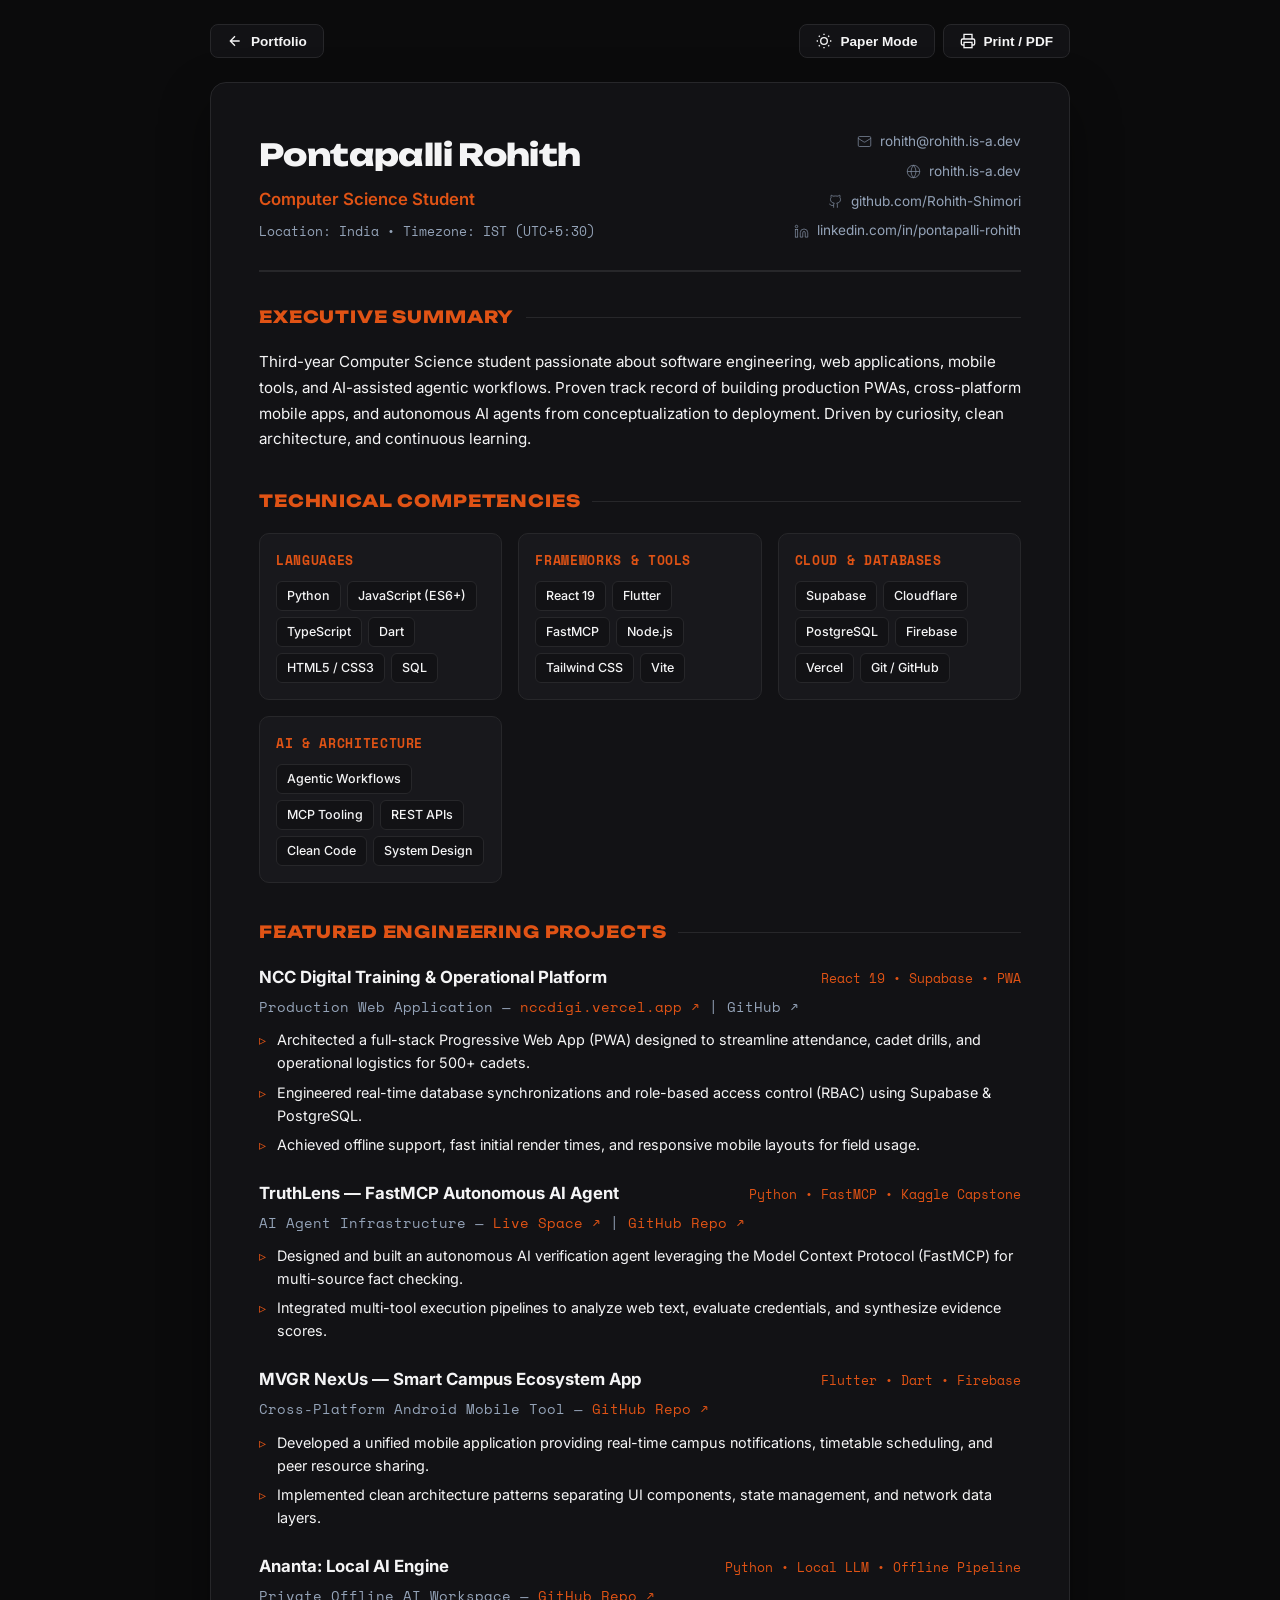
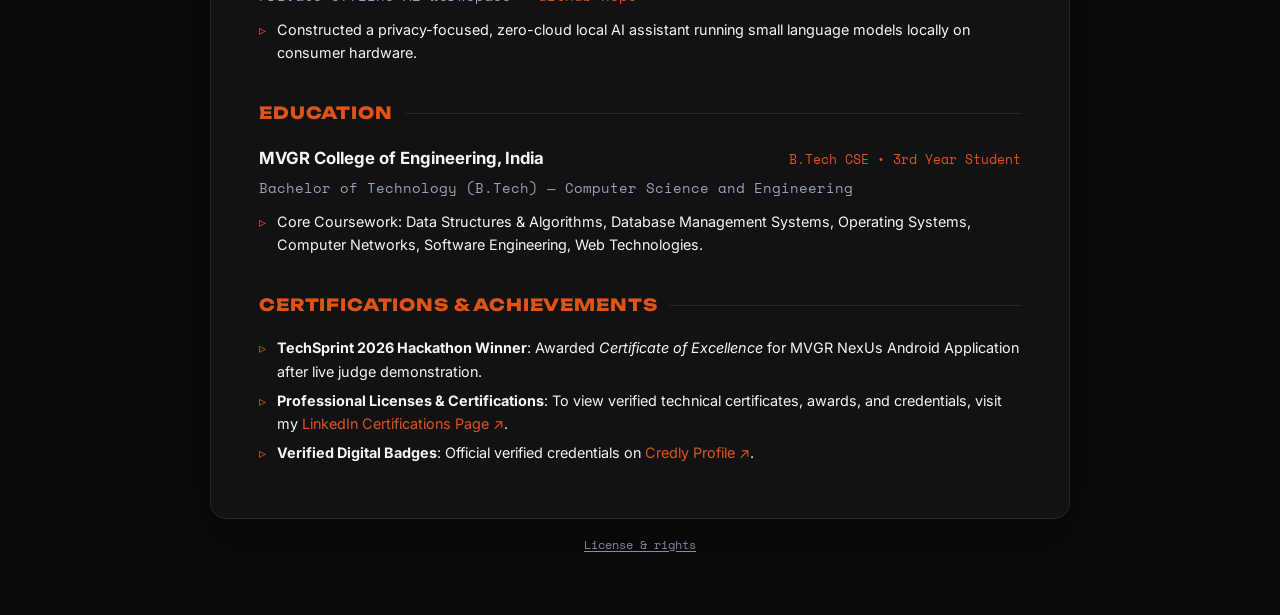
==== commit 2f129825: "feat(ui): Refine top banner, command palette, bento animations, and CV paper mode Restore signature " ====
--- a/cv.html
+++ b/cv.html
@@ -76,12 +76,35 @@
   }
 
   body.light-theme {
-    --bg-dark: #F4F4F7;
+    --bg-dark: #ECEEF2;
     --surface-1: #FFFFFF;
-    --surface-2: #F0F0F4;
-    --paper: #121215;
-    --text-muted: #64748B;
-    --border: #E2E8F0;
+    --surface-2: #F8FAFC;
+    --paper: #0F172A;
+    --text-muted: #475569;
+    --border: #CBD5E1;
+    --accent: #C2410C;
+    --accent-light: #EA580C;
+  }
+
+  body.light-theme .cv-paper {
+    box-shadow: 0 16px 40px rgba(15, 23, 42, 0.08);
+  }
+
+  body.light-theme .skill-card {
+    background: #F8FAFC;
+    border-color: #E2E8F0;
+  }
+
+  body.light-theme .pill {
+    background: #FFFFFF;
+    border-color: #CBD5E1;
+    color: #0F172A;
+  }
+
+  body.light-theme .nav-btn {
+    background: #FFFFFF;
+    border-color: #CBD5E1;
+    color: #0F172A;
   }
 
   * { box-sizing: border-box; margin: 0; padding: 0; }
@@ -337,29 +360,166 @@
     color: var(--accent);
   }
 
-  /* Print Styles */
+  /* Print & PDF Export Styles */
+  @page {
+    size: A4 portrait;
+    margin: 12mm 15mm 12mm 15mm;
+  }
+
   @media print {
+    :root {
+      --bg-dark: #FFFFFF !important;
+      --surface-1: #F8FAFC !important;
+      --surface-2: #F1F5F9 !important;
+      --paper: #0F172A !important;
+      --text-muted: #475569 !important;
+      --border: #E2E8F0 !important;
+      --accent: #C2410C !important;
+    }
+
+    * {
+      -webkit-print-color-adjust: exact !important;
+      print-color-adjust: exact !important;
+    }
+
     body {
       background: #FFFFFF !important;
-      color: #000000 !important;
+      color: #0F172A !important;
       padding: 0 !important;
-    }
-    .cv-toolbar { display: none !important; }
+      margin: 0 !important;
+    }
+
+    .cv-toolbar,
+    .cv-license-footer {
+      display: none !important;
+    }
+
     .cv-paper {
       border: none !important;
       box-shadow: none !important;
       padding: 0 !important;
       max-width: 100% !important;
       background: #FFFFFF !important;
-    }
-    .cv-section, .entry {
+      margin: 0 !important;
+    }
+
+    .cv-section {
+      break-inside: auto;
+      margin-bottom: 20px !important;
+    }
+
+    .entry {
+      break-inside: avoid !important;
       page-break-inside: avoid !important;
-    }
-    .header-main h1 { color: #000000 !important; }
-    .section-title, .header-main .subtitle, .entry-date, .skill-card h4 { color: #D94600 !important; }
-    .skill-card { background: #F8FAFC !important; border: 1px solid #E2E8F0 !important; }
-    .pill { background: #FFFFFF !important; border: 1px solid #CBD5E1 !important; color: #000000 !important; }
-    .entry-bullets li { color: #1E293B !important; }
+      margin-bottom: 14px !important;
+    }
+
+    .header-main h1 {
+      color: #0F172A !important;
+      font-size: 2rem !important;
+    }
+
+    .header-main .subtitle {
+      color: #C2410C !important;
+      font-weight: 700 !important;
+    }
+
+    .header-main .meta {
+      color: #475569 !important;
+      font-size: 0.8rem !important;
+    }
+
+    .contact-item {
+      color: #334155 !important;
+      text-decoration: none !important;
+    }
+
+    .contact-item svg {
+      stroke: #475569 !important;
+      color: #475569 !important;
+    }
+
+    .section-title {
+      color: #C2410C !important;
+      border-bottom: 1.5px solid #CBD5E1 !important;
+      padding-bottom: 4px !important;
+      break-after: avoid !important;
+      font-size: 0.92rem !important;
+      margin-bottom: 12px !important;
+    }
+
+    .summary-text {
+      color: #1E293B !important;
+      font-size: 0.88rem !important;
+      line-height: 1.55 !important;
+    }
+
+    .skills-grid {
+      gap: 10px !important;
+      break-inside: avoid !important;
+    }
+
+    .skill-card {
+      background: #F8FAFC !important;
+      border: 1px solid #E2E8F0 !important;
+      padding: 10px 12px !important;
+    }
+
+    .skill-card h4 {
+      color: #C2410C !important;
+      font-size: 0.72rem !important;
+      margin-bottom: 6px !important;
+    }
+
+    .pill {
+      background: #FFFFFF !important;
+      border: 1px solid #CBD5E1 !important;
+      color: #0F172A !important;
+      font-size: 0.72rem !important;
+      padding: 2px 7px !important;
+    }
+
+    .entry-title {
+      color: #0F172A !important;
+      font-size: 0.95rem !important;
+      font-weight: 700 !important;
+    }
+
+    .entry-date {
+      color: #C2410C !important;
+      font-weight: 600 !important;
+      font-size: 0.78rem !important;
+    }
+
+    .entry-sub {
+      color: #475569 !important;
+      font-size: 0.8rem !important;
+      margin-bottom: 6px !important;
+    }
+
+    .entry-sub a {
+      color: #0F172A !important;
+      text-decoration: underline !important;
+    }
+
+    .entry-bullets li {
+      color: #1E293B !important;
+      font-size: 0.85rem !important;
+      line-height: 1.5 !important;
+    }
+
+    .entry-bullets li::before {
+      color: #C2410C !important;
+    }
+
+    .entry-bullets strong {
+      color: #0F172A !important;
+    }
+
+    .entry-bullets a {
+      color: #C2410C !important;
+      text-decoration: underline !important;
+    }
   }
 
   @media (max-width: 640px) {
@@ -378,6 +538,12 @@
       Portfolio
     </button>
     <div class="nav-actions">
+      <button class="nav-btn" id="themeToggleBtn" onclick="toggleCvTheme()" aria-label="Toggle paper theme">
+        <svg width="16" height="16" viewBox="0 0 24 24" fill="none" stroke="currentColor" stroke-width="2" id="themeIcon">
+          <circle cx="12" cy="12" r="5"/><path d="M12 1v2M12 21v2M4.22 4.22l1.42 1.42M18.36 18.36l1.42 1.42M1 12h2M21 12h2M4.22 19.78l1.42-1.42M18.36 5.64l1.42-1.42"/>
+        </svg>
+        <span id="themeBtnText">Paper Mode</span>
+      </button>
       <button class="nav-btn" onclick="window.print()">
         <svg width="16" height="16" viewBox="0 0 24 24" fill="none" stroke="currentColor" stroke-width="2"><polyline points="6 9 6 2 18 2 18 9"/><path d="M6 18H4a2 2 0 0 1-2-2v-5a2 2 0 0 1 2-2h16a2 2 0 0 1 2 2v5a2 2 0 0 1-2 2h-2"/><rect x="6" y="14" width="12" height="8"/></svg>
         Print / PDF
@@ -552,11 +718,26 @@
     </section>
 
   </main>
-  <p style="margin-top:16px; font-family:var(--mono); font-size:0.78rem; color:var(--text-muted)">
+  <p class="cv-license-footer" style="margin-top:16px; font-family:var(--mono); font-size:0.78rem; color:var(--text-muted)">
     <a href="rights.html" style="color:inherit; text-decoration:underline; text-underline-offset:2px">License &amp; rights</a>
   </p>
 
   <script>
+    function toggleCvTheme() {
+      document.body.classList.toggle('light-theme');
+      const isLight = document.body.classList.contains('light-theme');
+      const btnText = document.getElementById('themeBtnText');
+      const icon = document.getElementById('themeIcon');
+      if (btnText) btnText.textContent = isLight ? 'Dark Mode' : 'Paper Mode';
+      if (icon) {
+        if (isLight) {
+          icon.innerHTML = '<path d="M21 12.79A9 9 0 1 1 11.21 3 7 7 0 0 0 21 12.79z"/>';
+        } else {
+          icon.innerHTML = '<circle cx="12" cy="12" r="5"/><path d="M12 1v2M12 21v2M4.22 4.22l1.42 1.42M18.36 18.36l1.42 1.42M1 12h2M21 12h2M4.22 19.78l1.42-1.42M18.36 5.64l1.42-1.42"/>';
+        }
+      }
+    }
+
     function returnToPortfolio() {
       if (window.opener && !window.opener.closed) {
         try {
@@ -565,7 +746,7 @@
           return;
         } catch (e) {}
       }
-      window.location.href = 'https://rohith.is-a.dev/';
+      window.location.href = 'index.html';
     }
   </script>
   <!-- Cloudflare Web Analytics -->
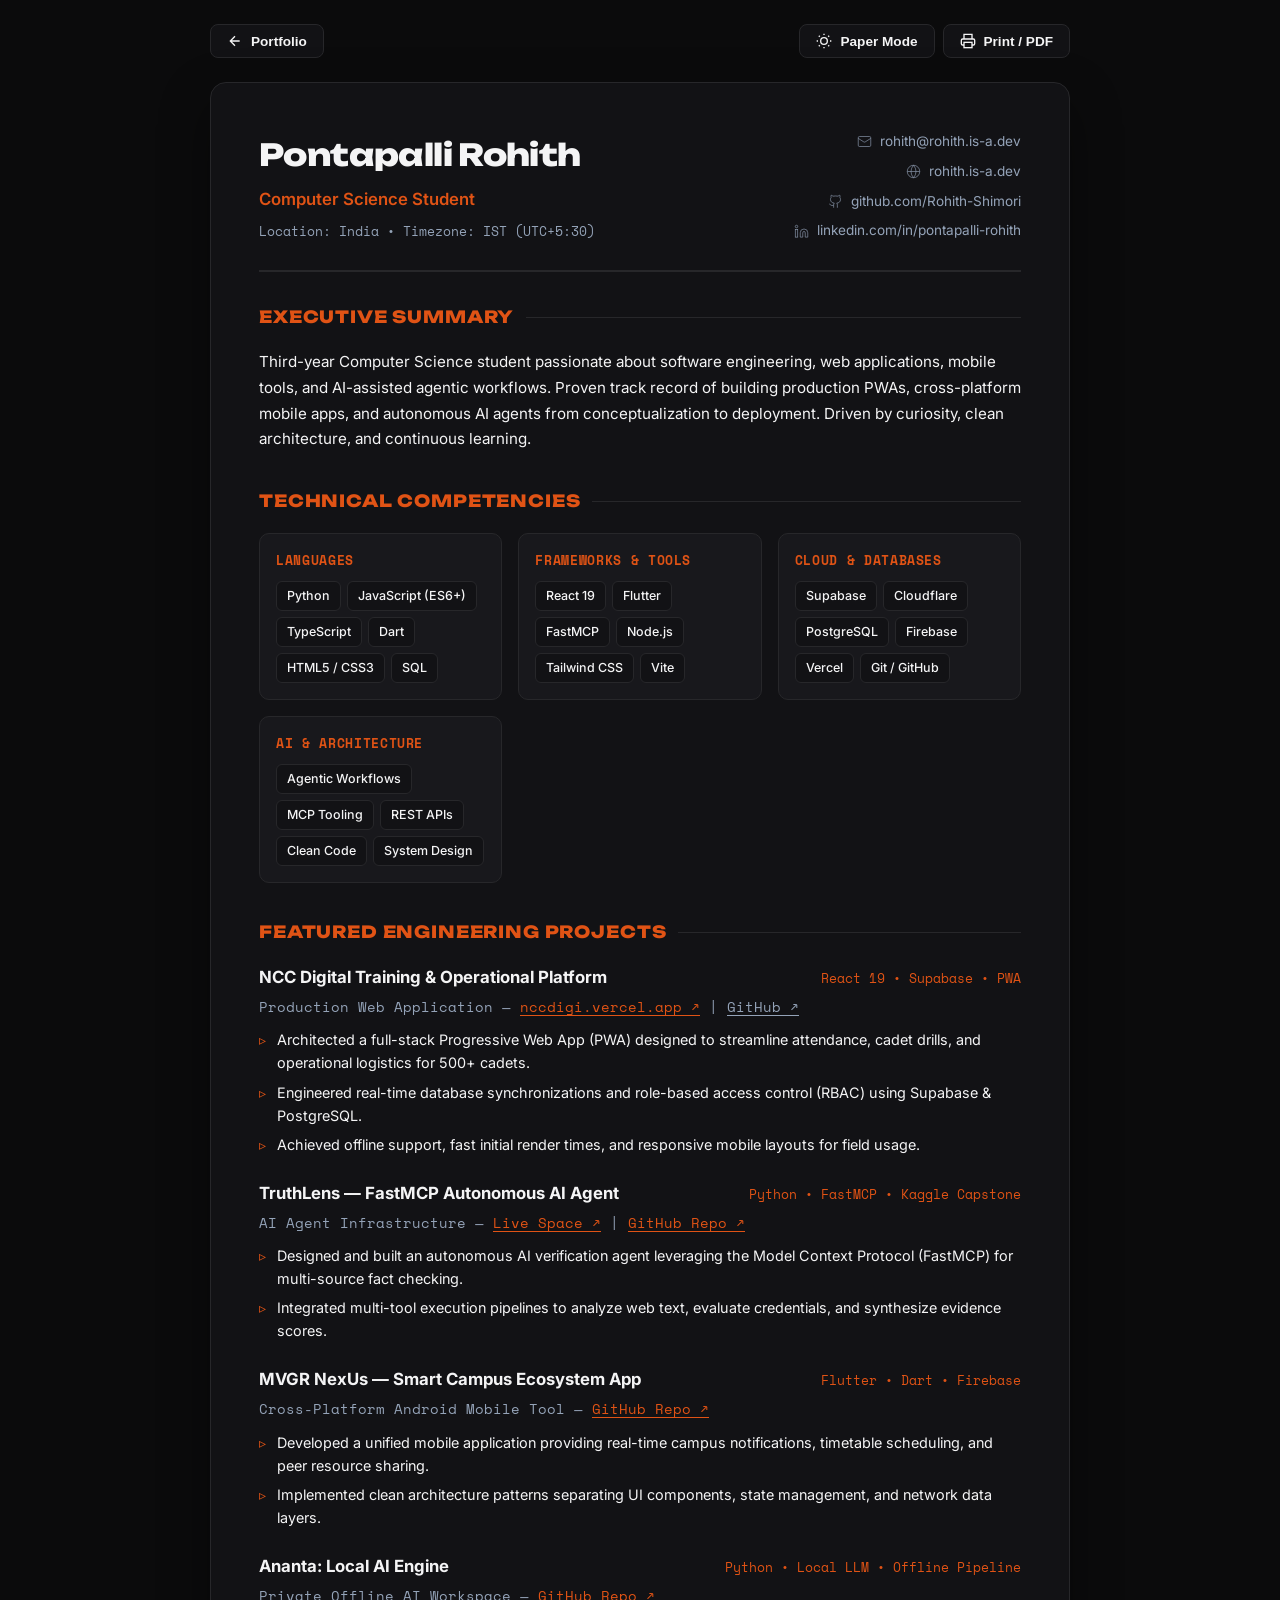
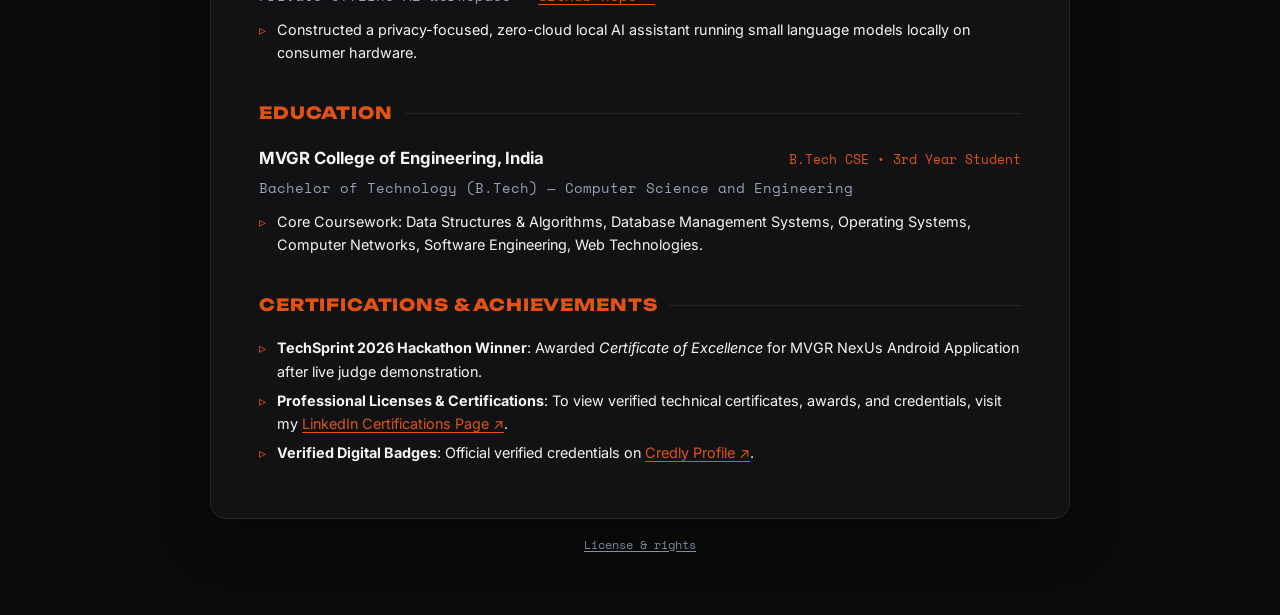
==== commit 7ea2debe: "perf & a11y: enforce strict artist stream matching, cut 5.8MB payload, and achieve 100/100/100/100 L" ====
--- a/cv.html
+++ b/cv.html
@@ -6,9 +6,14 @@
 <meta name="viewport" content="width=device-width, initial-scale=1.0">
 <title>Pontapalli Rohith | Curriculum Vitae (CV)</title>
 <meta name="description" content="Curriculum Vitae of Pontapalli Rohith, featuring software engineering projects, technical capabilities, education, and verified profile links.">
+<meta name="keywords" content="Pontapalli Rohith CV, Pontapalli Rohith Resume, Rohith Pontapalli, Rohith Shimori, Rohith-Shimori, Computer Science student, Software Developer, Full Stack Developer, MVGR College of Engineering, rohith.is-a.dev">
 <meta name="author" content="Pontapalli Rohith">
-<meta name="robots" content="index,follow,max-image-preview:large">
+<meta name="google-site-verification" content="tt2Q3agziCFtHhbkxJeJkHTHPEvtUf4WTbdHN4Mv_2o">
+<meta name="robots" content="index, follow, max-snippet:-1, max-image-preview:large, max-video-preview:-1">
+<meta name="googlebot" content="index, follow, max-snippet:-1, max-image-preview:large, max-video-preview:-1">
+<meta name="bingbot" content="index, follow, max-snippet:-1, max-image-preview:large, max-video-preview:-1">
 <link rel="canonical" href="https://rohith.is-a.dev/cv.html">
+<link rel="alternate" hreflang="en" href="https://rohith.is-a.dev/cv.html">
 <meta property="og:type" content="profile">
 <meta property="og:url" content="https://rohith.is-a.dev/cv.html">
 <meta property="og:title" content="Pontapalli Rohith | Curriculum Vitae (CV)">
@@ -25,15 +30,18 @@
 <meta name="twitter:url" content="https://rohith.is-a.dev/cv.html">
 <meta name="theme-color" content="#121215">
 
-<!-- Favicons & Fonts -->
+<!-- Favicons & Manifest -->
 <link rel="shortcut icon" href="https://rohith.is-a.dev/favicon.ico">
 <link rel="icon" type="image/x-icon" href="https://rohith.is-a.dev/favicon.ico">
 <link rel="icon" type="image/png" sizes="48x48" href="https://rohith.is-a.dev/favicon-48x48.png">
 <link rel="icon" type="image/png" sizes="192x192" href="https://rohith.is-a.dev/favicon-192x192.png">
 <link rel="apple-touch-icon" sizes="180x180" href="https://rohith.is-a.dev/favicon-192x192.png">
-<link rel="preconnect" href="https://fonts.googleapis.com">
-<link rel="preconnect" href="https://fonts.gstatic.com" crossorigin>
-<link href="https://fonts.googleapis.com/css2?family=Inter:wght@400;500;600;700;800&family=Space+Mono:wght@400;700&family=Unbounded:wght@700;800&display=swap" rel="stylesheet">
+<link rel="manifest" href="site.webmanifest">
+<link rel="preload" as="style" href="https://fonts.googleapis.com/css2?family=Inter:wght@400;500;600;700;800&family=Space+Mono:wght@400;700&family=Unbounded:wght@700;800&display=swap">
+<link href="https://fonts.googleapis.com/css2?family=Inter:wght@400;500;600;700;800&family=Space+Mono:wght@400;700&family=Unbounded:wght@700;800&display=swap" rel="stylesheet" media="print" onload="this.media='all'">
+<noscript>
+  <link href="https://fonts.googleapis.com/css2?family=Inter:wght@400;500;600;700;800&family=Space+Mono:wght@400;700&family=Unbounded:wght@700;800&display=swap" rel="stylesheet">
+</noscript>
 <script type="application/ld+json">
 {
   "@context": "https://schema.org",
@@ -280,6 +288,7 @@
     padding: 16px;
   }
 
+  .skill-card h3,
   .skill-card h4 {
     font-family: var(--mono);
     font-size: 0.82rem;
@@ -465,6 +474,7 @@
       padding: 10px 12px !important;
     }
 
+    .skill-card h3,
     .skill-card h4 {
       color: #C2410C !important;
       font-size: 0.72rem !important;
@@ -538,7 +548,7 @@
       Portfolio
     </button>
     <div class="nav-actions">
-      <button class="nav-btn" id="themeToggleBtn" onclick="toggleCvTheme()" aria-label="Toggle paper theme">
+      <button class="nav-btn" id="themeToggleBtn" onclick="toggleCvTheme()">
         <svg width="16" height="16" viewBox="0 0 24 24" fill="none" stroke="currentColor" stroke-width="2" id="themeIcon">
           <circle cx="12" cy="12" r="5"/><path d="M12 1v2M12 21v2M4.22 4.22l1.42 1.42M18.36 18.36l1.42 1.42M1 12h2M21 12h2M4.22 19.78l1.42-1.42M18.36 5.64l1.42-1.42"/>
         </svg>
@@ -583,7 +593,7 @@
 
     <!-- Executive Summary -->
     <section class="cv-section">
-      <h3 class="section-title">Executive Summary</h3>
+      <h2 class="section-title">Executive Summary</h2>
       <p class="summary-text">
         Third-year Computer Science student passionate about software engineering, web applications, mobile tools, and AI-assisted agentic workflows. Proven track record of building production PWAs, cross-platform mobile apps, and autonomous AI agents from conceptualization to deployment. Driven by curiosity, clean architecture, and continuous learning.
       </p>
@@ -591,10 +601,10 @@
 
     <!-- Core Competencies -->
     <section class="cv-section">
-      <h3 class="section-title">Technical Competencies</h3>
+      <h2 class="section-title">Technical Competencies</h2>
       <div class="skills-grid">
         <div class="skill-card">
-          <h4>Languages</h4>
+          <h3>Languages</h3>
           <div class="skill-pills">
             <span class="pill">Python</span>
             <span class="pill">JavaScript (ES6+)</span>
@@ -605,7 +615,7 @@
           </div>
         </div>
         <div class="skill-card">
-          <h4>Frameworks & Tools</h4>
+          <h3>Frameworks & Tools</h3>
           <div class="skill-pills">
             <span class="pill">React 19</span>
             <span class="pill">Flutter</span>
@@ -616,7 +626,7 @@
           </div>
         </div>
         <div class="skill-card">
-          <h4>Cloud & Databases</h4>
+          <h3>Cloud & Databases</h3>
           <div class="skill-pills">
             <span class="pill">Supabase</span>
             <span class="pill">Cloudflare</span>
@@ -627,7 +637,7 @@
           </div>
         </div>
         <div class="skill-card">
-          <h4>AI & Architecture</h4>
+          <h3>AI & Architecture</h3>
           <div class="skill-pills">
             <span class="pill">Agentic Workflows</span>
             <span class="pill">MCP Tooling</span>
@@ -641,14 +651,14 @@
 
     <!-- Flagship Projects -->
     <section class="cv-section">
-      <h3 class="section-title">Featured Engineering Projects</h3>
+      <h2 class="section-title">Featured Engineering Projects</h2>
       
       <div class="entry">
         <div class="entry-header">
           <span class="entry-title">NCC Digital Training & Operational Platform</span>
           <span class="entry-date">React 19 • Supabase • PWA</span>
         </div>
-        <div class="entry-sub">Production Web Application — <a href="https://nccdigi.vercel.app" target="_blank" rel="noopener noreferrer" style="color: var(--accent); text-decoration: none;">nccdigi.vercel.app ↗</a> | <a href="https://github.com/Rohith-Shimori" target="_blank" rel="noopener noreferrer" style="color: var(--text-muted); text-decoration: none;">GitHub ↗</a></div>
+        <div class="entry-sub">Production Web Application — <a href="https://nccdigi.vercel.app" target="_blank" rel="noopener noreferrer" style="color: var(--accent); text-decoration: underline; text-underline-offset: 3px;">nccdigi.vercel.app ↗</a> | <a href="https://github.com/Rohith-Shimori" target="_blank" rel="noopener noreferrer" style="color: var(--text-muted); text-decoration: underline; text-underline-offset: 3px;">GitHub ↗</a></div>
         <ul class="entry-bullets">
           <li>Architected a full-stack Progressive Web App (PWA) designed to streamline attendance, cadet drills, and operational logistics for 500+ cadets.</li>
           <li>Engineered real-time database synchronizations and role-based access control (RBAC) using Supabase & PostgreSQL.</li>
@@ -661,7 +671,7 @@
           <span class="entry-title">TruthLens — FastMCP Autonomous AI Agent</span>
           <span class="entry-date">Python • FastMCP • Kaggle Capstone</span>
         </div>
-        <div class="entry-sub">AI Agent Infrastructure — <a href="https://huggingface.co/spaces/Rohith-Shimori/TruthLens-AI-Agent" target="_blank" rel="noopener noreferrer" style="color: var(--accent); text-decoration: none;">Live Space ↗</a> | <a href="https://github.com/Rohith-Shimori/TruthLens-AI-Agent" target="_blank" rel="noopener noreferrer" style="color: var(--accent); text-decoration: none;">GitHub Repo ↗</a></div>
+        <div class="entry-sub">AI Agent Infrastructure — <a href="https://huggingface.co/spaces/Rohith-Shimori/TruthLens-AI-Agent" target="_blank" rel="noopener noreferrer" style="color: var(--accent); text-decoration: underline; text-underline-offset: 3px;">Live Space ↗</a> | <a href="https://github.com/Rohith-Shimori/TruthLens-AI-Agent" target="_blank" rel="noopener noreferrer" style="color: var(--accent); text-decoration: underline; text-underline-offset: 3px;">GitHub Repo ↗</a></div>
         <ul class="entry-bullets">
           <li>Designed and built an autonomous AI verification agent leveraging the Model Context Protocol (FastMCP) for multi-source fact checking.</li>
           <li>Integrated multi-tool execution pipelines to analyze web text, evaluate credentials, and synthesize evidence scores.</li>
@@ -673,7 +683,7 @@
           <span class="entry-title">MVGR NexUs — Smart Campus Ecosystem App</span>
           <span class="entry-date">Flutter • Dart • Firebase</span>
         </div>
-        <div class="entry-sub">Cross-Platform Android Mobile Tool — <a href="https://github.com/Rohith-Shimori/MVGR-NexUs" target="_blank" rel="noopener noreferrer" style="color: var(--accent); text-decoration: none;">GitHub Repo ↗</a></div>
+        <div class="entry-sub">Cross-Platform Android Mobile Tool — <a href="https://github.com/Rohith-Shimori/MVGR-NexUs" target="_blank" rel="noopener noreferrer" style="color: var(--accent); text-decoration: underline; text-underline-offset: 3px;">GitHub Repo ↗</a></div>
         <ul class="entry-bullets">
           <li>Developed a unified mobile application providing real-time campus notifications, timetable scheduling, and peer resource sharing.</li>
           <li>Implemented clean architecture patterns separating UI components, state management, and network data layers.</li>
@@ -685,7 +695,7 @@
           <span class="entry-title">Ananta: Local AI Engine</span>
           <span class="entry-date">Python • Local LLM • Offline Pipeline</span>
         </div>
-        <div class="entry-sub">Private Offline AI Workspace — <a href="https://github.com/Rohith-Shimori/Ananta_Rebirth" target="_blank" rel="noopener noreferrer" style="color: var(--accent); text-decoration: none;">GitHub Repo ↗</a></div>
+        <div class="entry-sub">Private Offline AI Workspace — <a href="https://github.com/Rohith-Shimori/Ananta_Rebirth" target="_blank" rel="noopener noreferrer" style="color: var(--accent); text-decoration: underline; text-underline-offset: 3px;">GitHub Repo ↗</a></div>
         <ul class="entry-bullets">
           <li>Constructed a privacy-focused, zero-cloud local AI assistant running small language models locally on consumer hardware.</li>
         </ul>
@@ -694,7 +704,7 @@
 
     <!-- Education -->
     <section class="cv-section">
-      <h3 class="section-title">Education</h3>
+      <h2 class="section-title">Education</h2>
       <div class="entry">
         <div class="entry-header">
           <span class="entry-title">MVGR College of Engineering, India</span>
@@ -709,11 +719,11 @@
 
     <!-- Certifications & Achievements -->
     <section class="cv-section">
-      <h3 class="section-title">Certifications & Achievements</h3>
+      <h2 class="section-title">Certifications & Achievements</h2>
       <ul class="entry-bullets">
         <li><strong>TechSprint 2026 Hackathon Winner</strong>: Awarded <em>Certificate of Excellence</em> for MVGR NexUs Android Application after live judge demonstration.</li>
-        <li><strong>Professional Licenses & Certifications</strong>: To view verified technical certificates, awards, and credentials, visit my <a href="https://in.linkedin.com/in/pontapalli-rohith/details/certifications/" target="_blank" rel="noopener noreferrer" style="color: var(--accent); text-decoration: none;">LinkedIn Certifications Page ↗</a>.</li>
-        <li><strong>Verified Digital Badges</strong>: Official verified credentials on <a href="https://www.credly.com/users/rohith-pontapalli" target="_blank" rel="noopener noreferrer" style="color: var(--accent); text-decoration: none;">Credly Profile ↗</a>.</li>
+        <li><strong>Professional Licenses & Certifications</strong>: To view verified technical certificates, awards, and credentials, visit my <a href="https://in.linkedin.com/in/pontapalli-rohith/details/certifications/" target="_blank" rel="noopener noreferrer" style="color: var(--accent); text-decoration: underline; text-underline-offset: 3px;">LinkedIn Certifications Page ↗</a>.</li>
+        <li><strong>Verified Digital Badges</strong>: Official verified credentials on <a href="https://www.credly.com/users/rohith-pontapalli" target="_blank" rel="noopener noreferrer" style="color: var(--accent); text-decoration: underline; text-underline-offset: 3px;">Credly Profile ↗</a>.</li>
       </ul>
     </section>
 
@@ -750,7 +760,15 @@
     }
   </script>
   <!-- Cloudflare Web Analytics -->
-  <script type='module' src='https://static.cloudflareinsights.com/beacon.min.js' data-cf-beacon='{"token": "46a4f5c293a143d29c584cf099ada63a"}'></script>
+  <script>
+    if (location.hostname !== 'localhost' && location.hostname !== '127.0.0.1') {
+      const s = document.createElement('script');
+      s.type = 'module';
+      s.src = 'https://static.cloudflareinsights.com/beacon.min.js';
+      s.setAttribute('data-cf-beacon', '{"token": "46a4f5c293a143d29c584cf099ada63a"}');
+      document.body.appendChild(s);
+    }
+  </script>
   <!-- End Cloudflare Web Analytics -->
 </body>
 </html>
